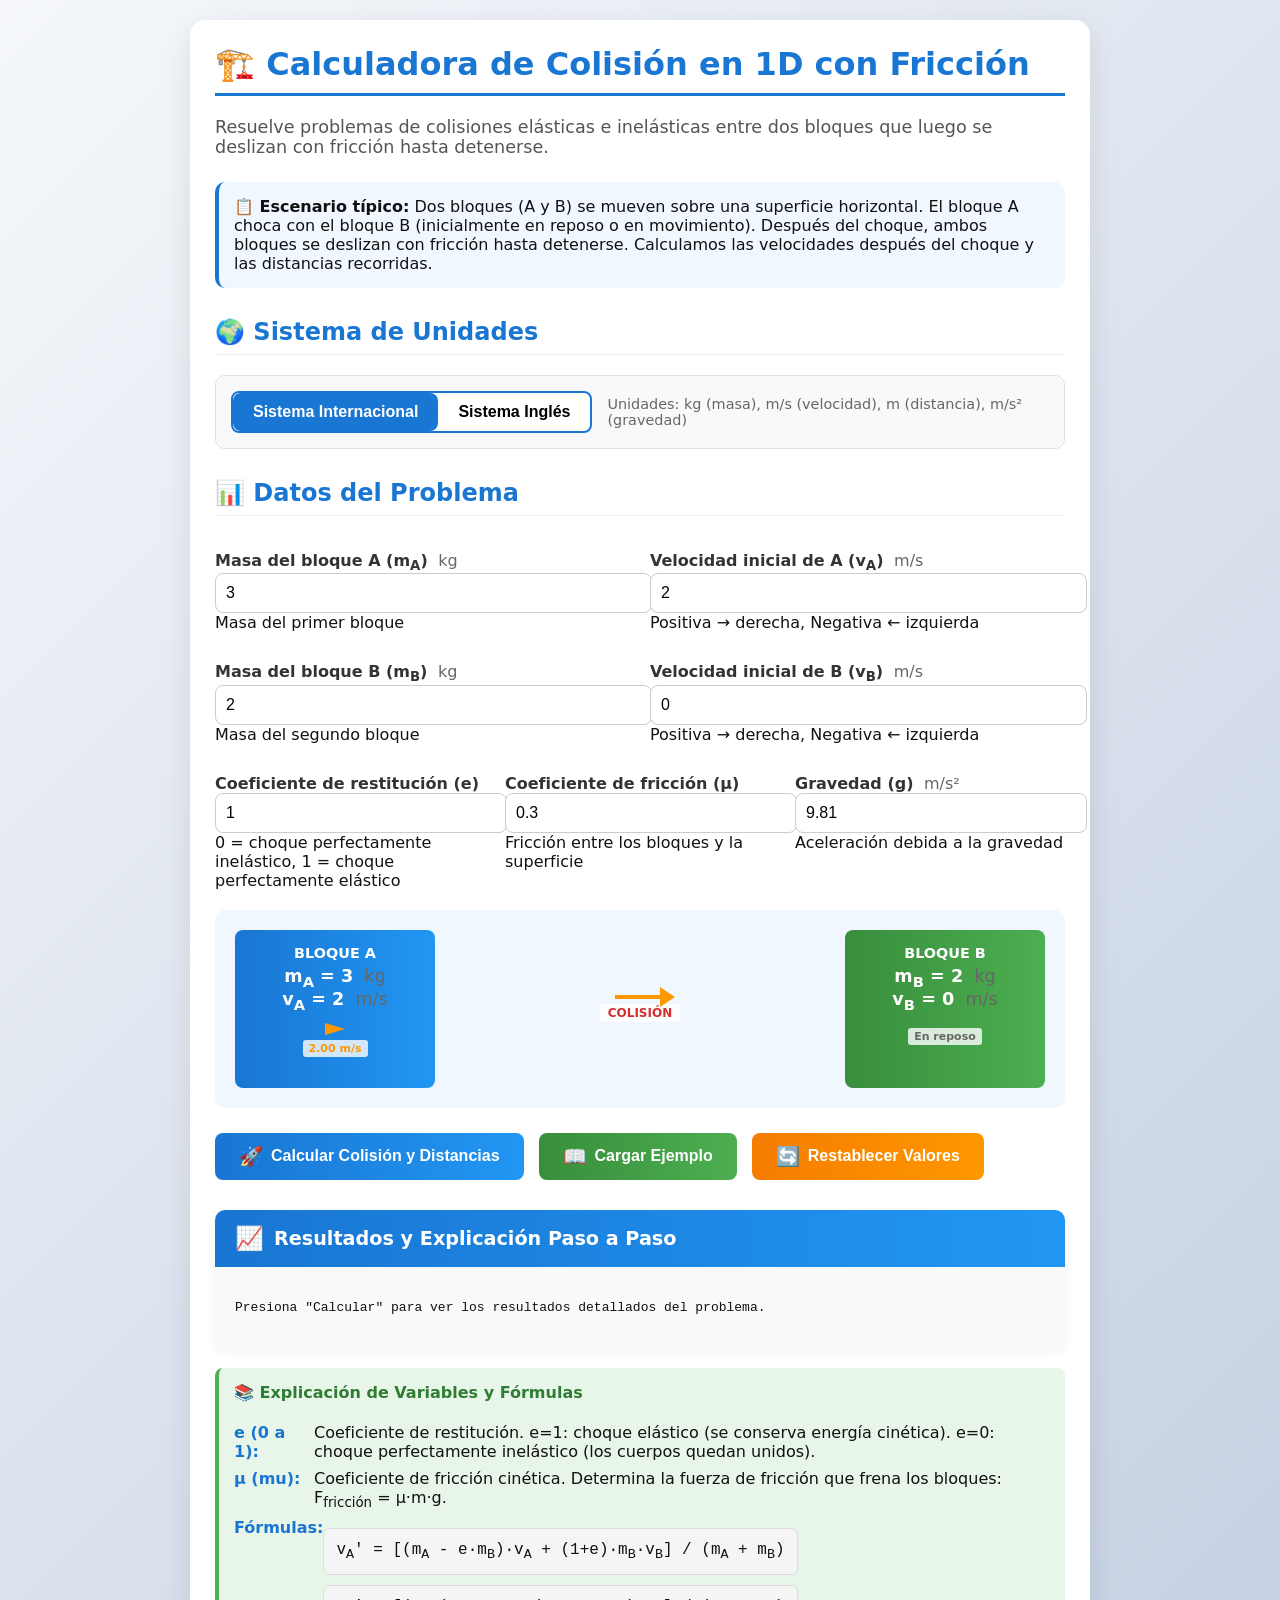
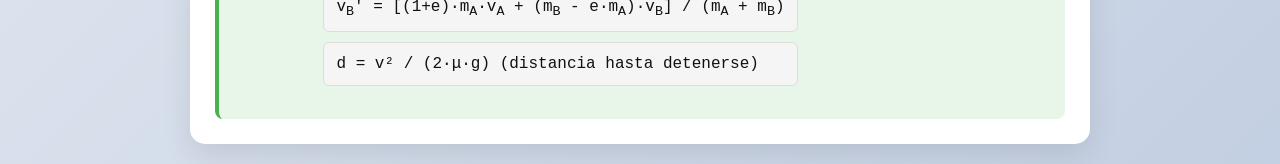
==== index.html @ 19a086af "Add files via upload" ====
<!DOCTYPE html>
<html lang="es">
<head>
  <meta charset="utf-8" />
  <meta name="viewport" content="width=device-width,initial-scale=1" />
  <title>Calculadora Didáctica: Colisión 1D + Fricción</title>
  <link rel="stylesheet" href="animacion.css">
</head>
<body>
  <div class="card">
    <h1>🏗️ Calculadora de Colisión en 1D con Fricción</h1>
    
    <div class="subtitle">
      Resuelve problemas de colisiones elásticas e inelásticas entre dos bloques que luego se deslizan con fricción hasta detenerse.
    </div>
    
    <div class="scenario">
      <strong>📋 Escenario típico:</strong> Dos bloques (A y B) se mueven sobre una superficie horizontal. El bloque A choca con el bloque B (inicialmente en reposo o en movimiento). Después del choque, ambos bloques se deslizan con fricción hasta detenerse. Calculamos las velocidades después del choque y las distancias recorridas.
    </div>
    
    <h2 class="section-title">🌍 Sistema de Unidades</h2>
    
    <div class="unit-toggle-container">
      <div class="unit-toggle">
        <button class="unit-btn active" id="si-btn" onclick="switchToSI()">Sistema Internacional</button>
        <button class="unit-btn" id="english-btn" onclick="switchToEnglish()">Sistema Inglés</button>
      </div>
      <div class="unit-info" id="unit-info">
        Unidades: kg, m/s, m, m/s². Presiona calcular para ver conversiones.
      </div>
    </div>
    
    <h2 class="section-title">📊 Datos del Problema</h2>
    
    <div class="input-group">
      <div class="input-field">
        <label for="mA">Masa del bloque A (m<sub>A</sub>) <span class="unit-label" id="mass-unit">kg</span></label>
        <input id="mA" type="number" step="any" value="3" min="0.1">
        <div class="hint">Masa del primer bloque</div>
      </div>
      
      <div class="input-field">
        <label for="vA">Velocidad inicial de A (v<sub>A</sub>) <span class="unit-label" id="velocity-unit">m/s</span></label>
        <input id="vA" type="number" step="any" value="2">
        <div class="hint">Positiva → derecha, Negativa ← izquierda</div>
      </div>
    </div>
    
    <div class="input-group">
      <div class="input-field">
        <label for="mB">Masa del bloque B (m<sub>B</sub>) <span class="unit-label" id="mass-unit-b">kg</span></label>
        <input id="mB" type="number" step="any" value="2" min="0.1">
        <div class="hint">Masa del segundo bloque</div>
      </div>
      
      <div class="input-field">
        <label for="vB">Velocidad inicial de B (v<sub>B</sub>) <span class="unit-label" id="velocity-unit-b">m/s</span></label>
        <input id="vB" type="number" step="any" value="0">
        <div class="hint">Positiva → derecha, Negativa ← izquierda</div>
      </div>
    </div>
    
    <div class="input-group">
      <div class="input-field">
        <label for="e">Coeficiente de restitución (e)</label>
        <input id="e" type="number" step="any" min="0" max="1" value="1">
        <div class="hint">0 = choque perfectamente inelástico, 1 = choque perfectamente elástico</div>
      </div>
      
      <div class="input-field">
        <label for="mu">Coeficiente de fricción (μ)</label>
        <input id="mu" type="number" step="any" value="0.3" min="0">
        <div class="hint">Fricción entre los bloques y la superficie</div>
      </div>
      
      <div class="input-field">
        <label for="g">Gravedad (g) <span class="unit-label" id="gravity-unit">m/s²</span></label>
        <input id="g" type="number" step="any" value="9.81" min="0">
        <div class="hint">Aceleración debida a la gravedad</div>
      </div>
    </div>
    
    <div class="visualization initial-state">
      <div class="block block-a">
        <div class="block-label">BLOQUE A</div>
        <div class="block-values">m<sub>A</sub> = <span id="vis-mA">3</span> <span class="unit-label" id="vis-mass-unit">kg</span></div>
        <div class="block-values">v<sub>A</sub> = <span id="vis-vA">2</span> <span class="unit-label" id="vis-velocity-unit">m/s</span></div>
        <div class="velocity-arrow-container" id="arrow-container-a"></div>
      </div>
      
      <div class="connecting-arrow" id="connecting-arrow">
        <div class="velocity-indicator">v<sub>rel</sub> = <span id="vis-vrel">2.00</span> <span class="unit-label">m/s</span></div>
        <div class="arrow-line">
          <div class="arrow-head"></div>
        </div>
        <div class="collision-label">COLISIÓN</div>
      </div>
      
      <div class="block block-b">
        <div class="block-label">BLOQUE B</div>
        <div class="block-values">m<sub>B</sub> = <span id="vis-mB">2</span> <span class="unit-label" id="vis-mass-unit-b">kg</span></div>
        <div class="block-values">v<sub>B</sub> = <span id="vis-vB">0</span> <span class="unit-label" id="vis-velocity-unit-b">m/s</span></div>
        <div class="velocity-arrow-container" id="arrow-container-b"></div>
      </div>
    </div>
    
    <div class="buttons-container">
      <button class="btn-primary" onclick="calcular()">
        <span class="icon">🚀</span> Calcular Colisión y Distancias
      </button>
      
      <button class="btn-secondary" onclick="ejemploProblema()">
        <span class="icon">📖</span> Cargar Ejemplo
      </button>
      
      <button class="btn-reset" onclick="resetValues()">
        <span class="icon">🔄</span> Restablecer Valores
      </button>
    </div>
    
    <div class="results-container">
      <div class="results-header">
        <span class="icon">📈</span> Resultados y Explicación Paso a Paso
      </div>
      
      <div class="results-content">
        <pre id="out">Presiona "Calcular" para ver los resultados detallados del problema.</pre>
        
        <div class="visualization final-state" id="finalVisualization" style="display:none;">
          <div class="block block-a" id="vis-block-a-final">
            <div class="block-label">BLOQUE A DESPUÉS</div>
            <div class="block-values">v<sub>A</sub>' = <span id="vis-vAprim">0</span> <span class="unit-label" id="vis-velocity-unit-aprim">m/s</span></div>
            <div class="block-values">d<sub>A</sub> = <span id="vis-dA">0</span> <span class="unit-label" id="vis-distance-unit">m</span></div>
          </div>
          
          <div class="connecting-arrow" id="final-connecting-arrow">
            <div class="velocity-indicator">d<sub>rel</sub> = <span id="vis-drel">0.00</span> <span class="unit-label">m</span></div>
            <div class="arrow-line">
              <div class="arrow-head"></div>
            </div>
            <div class="collision-label">DISTANCIA FINAL</div>
          </div>
          
          <div class="block block-b" id="vis-block-b-final">
            <div class="block-label">BLOQUE B DESPUÉS</div>
            <div class="block-values">v<sub>B</sub>' = <span id="vis-vBprim">0</span> <span class="unit-label" id="vis-velocity-unit-bprim">m/s</span></div>
            <div class="block-values">d<sub>B</sub> = <span id="vis-dB">0</span> <span class="unit-label" id="vis-distance-unit-b">m</span></div>
          </div>
        </div>
      </div>
    </div>
    
    <div class="variables-explanation">
      <h4>📚 Explicación de Variables y Fórmulas</h4>
      
      <div class="variable-item">
        <div class="variable-name">e (0 a 1):</div>
        <div>Coeficiente de restitución. e=1: choque elástico (se conserva energía cinética). e=0: choque perfectamente inelástico (los cuerpos quedan unidos).</div>
      </div>
      
      <div class="variable-item">
        <div class="variable-name">μ (mu):</div>
        <div>Coeficiente de fricción cinética. Determina la fuerza de fricción que frena los bloques: F<sub>fricción</sub> = μ·m·g.</div>
      </div>
      
      <div class="variable-item">
        <div class="variable-name">Fórmulas:</div>
        <div>
          <div class="formula">v<sub>A</sub>' = [(m<sub>A</sub> - e·m<sub>B</sub>)·v<sub>A</sub> + (1+e)·m<sub>B</sub>·v<sub>B</sub>] / (m<sub>A</sub> + m<sub>B</sub>)</div>
          <div class="formula">v<sub>B</sub>' = [(1+e)·m<sub>A</sub>·v<sub>A</sub> + (m<sub>B</sub> - e·m<sub>A</sub>)·v<sub>B</sub>] / (m<sub>A</sub> + m<sub>B</sub>)</div>
          <div class="formula">d = v² / (2·μ·g) (distancia hasta detenerse)</div>
        </div>
      </div>
    </div>
  </div>

<script>
// Variables globales para control de unidades
let currentUnitSystem = 'SI'; // 'SI' o 'ENGLISH'
let conversionFactors = {
  mass: {
    SI: 1, // kg
    ENGLISH: 0.453592 // 1 lb = 0.453592 kg
  },
  velocity: {
    SI: 1, // m/s
    ENGLISH: 0.44704 // 1 mph = 0.44704 m/s
  },
  distance: {
    SI: 1, // m
    ENGLISH: 0.3048 // 1 ft = 0.3048 m
  },
  gravity: {
    SI: 9.81, // m/s²
    ENGLISH: 32.174 // ft/s²
  }
};

// Función para determinar el color según la velocidad
function getSpeedColor(speed) {
  if (speed === 0) return '#cccccc';
  if (speed < 1) return '#4CAF50';  // Verde para velocidades bajas
  if (speed < 3) return '#FF9800';  // Naranja para velocidades medias
  if (speed < 6) return '#FF5722';  // Naranja-rojo para velocidades altas
  return '#F44336';  // Rojo para velocidades muy altas
}

// Función para crear flechas de velocidad
function createVelocityArrow(speed, direction) {
  const arrowSize = Math.min(Math.max(Math.abs(speed) * 10, 15), 80);
  const arrowColor = getSpeedColor(Math.abs(speed));
  
  const arrow = document.createElement('div');
  arrow.className = `velocity-arrow ${direction}`;
  
  if (direction === 'right') {
    arrow.style.borderLeftWidth = `${arrowSize}px`;
    arrow.style.borderTopWidth = `${arrowSize/3}px`;
    arrow.style.borderBottomWidth = `${arrowSize/3}px`;
    arrow.style.borderLeftColor = arrowColor;
    arrow.style.borderTopColor = 'transparent';
    arrow.style.borderBottomColor = 'transparent';
  } else {
    arrow.style.borderRightWidth = `${arrowSize}px`;
    arrow.style.borderTopWidth = `${arrowSize/3}px`;
    arrow.style.borderBottomWidth = `${arrowSize/3}px`;
    arrow.style.borderRightColor = arrowColor;
    arrow.style.borderTopColor = 'transparent';
    arrow.style.borderBottomColor = 'transparent';
  }
  
  // Agregar animación de pulso
  arrow.style.animation = `pulse ${Math.max(1.5, 3 - Math.abs(speed)/2)}s infinite`;
  
  return arrow;
}

// Función para actualizar flechas de velocidad
function updateVelocityArrows() {
  const vA = parseFloat(document.getElementById('vA').value) || 0;
  const vB = parseFloat(document.getElementById('vB').value) || 0;
  
  // Convertir si es necesario
  let displayVA = vA;
  let displayVB = vB;
  
  if (currentUnitSystem === 'ENGLISH') {
    displayVA = vA / conversionFactors.velocity.ENGLISH;
    displayVB = vB / conversionFactors.velocity.ENGLISH;
  }
  
  // Actualizar flecha del bloque A
  const arrowContainerA = document.getElementById('arrow-container-a');
  arrowContainerA.innerHTML = '';
  
  if (displayVA !== 0) {
    const direction = displayVA > 0 ? 'right' : 'left';
    const arrow = createVelocityArrow(Math.abs(displayVA), direction);
    arrowContainerA.appendChild(arrow);
    
    // Agregar etiqueta de velocidad
    const label = document.createElement('div');
    label.className = 'velocity-label';
    label.textContent = `${Math.abs(displayVA).toFixed(2)} ${currentUnitSystem === 'SI' ? 'm/s' : 'mph'}`;
    label.style.color = getSpeedColor(Math.abs(displayVA));
    arrowContainerA.appendChild(label);
  } else {
    // Mostrar indicador de reposo
    const label = document.createElement('div');
    label.className = 'velocity-label';
    label.textContent = 'En reposo';
    label.style.color = '#666';
    arrowContainerA.appendChild(label);
  }
  
  // Actualizar flecha del bloque B
  const arrowContainerB = document.getElementById('arrow-container-b');
  arrowContainerB.innerHTML = '';
  
  if (displayVB !== 0) {
    const direction = displayVB > 0 ? 'right' : 'left';
    const arrow = createVelocityArrow(Math.abs(displayVB), direction);
    arrowContainerB.appendChild(arrow);
    
    // Agregar etiqueta de velocidad
    const label = document.createElement('div');
    label.className = 'velocity-label';
    label.textContent = `${Math.abs(displayVB).toFixed(2)} ${currentUnitSystem === 'SI' ? 'm/s' : 'mph'}`;
    label.style.color = getSpeedColor(Math.abs(displayVB));
    arrowContainerB.appendChild(label);
  } else {
    // Mostrar indicador de reposo
    const label = document.createElement('div');
    label.className = 'velocity-label';
    label.textContent = 'En reposo';
    label.style.color = '#666';
    arrowContainerB.appendChild(label);
  }
  
  // Actualizar flecha de velocidad relativa
  const vRel = Math.abs(displayVA - displayVB);
  const vrelElement = document.getElementById('vis-vrel');
  if (vrelElement) {
    vrelElement.textContent = vRel.toFixed(2);
  }
  
  // Actualizar tamaño y color de flecha de conexión
  const arrowLine = document.querySelector('.arrow-line');
  const arrowHead = document.querySelector('.arrow-head');
  
  if (arrowLine && arrowHead) {
    const lineWidth = Math.min(Math.max(vRel * 20, 50), 200);
    arrowLine.style.width = `${lineWidth}px`;
    arrowLine.style.backgroundColor = getSpeedColor(vRel);
    arrowHead.style.borderLeftColor = getSpeedColor(vRel);
  }
}

// Función para actualizar flechas finales
function updateFinalArrows(vAprim, vBprim, dA, dB) {
  // Convertir si es necesario
  let displayVAprim = vAprim;
  let displayVBprim = vBprim;
  let displayDA = dA;
  let displayDB = dB;
  
  if (currentUnitSystem === 'ENGLISH') {
    displayVAprim = vAprim / conversionFactors.velocity.ENGLISH;
    displayVBprim = vBprim / conversionFactors.velocity.ENGLISH;
    displayDA = dA / conversionFactors.distance.ENGLISH;
    displayDB = dB / conversionFactors.distance.ENGLISH;
  }
  
  // Actualizar valores en los bloques
  document.getElementById('vis-vAprim').textContent = displayVAprim.toFixed(3);
  document.getElementById('vis-vBprim').textContent = displayVBprim.toFixed(3);
  document.getElementById('vis-dA').textContent = displayDA.toFixed(3);
  document.getElementById('vis-dB').textContent = displayDB.toFixed(3);
  
  // Crear contenedores de flechas finales si no existen
  let arrowFinalA = document.getElementById('arrow-final-a');
  let arrowFinalB = document.getElementById('arrow-final-b');
  
  // Limpiar contenedores existentes
  const blockA = document.getElementById('vis-block-a-final');
  const blockB = document.getElementById('vis-block-b-final');
  
  // Eliminar contenedores anteriores si existen
  if (arrowFinalA) arrowFinalA.remove();
  if (arrowFinalB) arrowFinalB.remove();
  
  // Crear nuevos contenedores
  arrowFinalA = document.createElement('div');
  arrowFinalA.id = 'arrow-final-a';
  arrowFinalA.className = 'final-arrow-container';
  blockA.appendChild(arrowFinalA);
  
  arrowFinalB = document.createElement('div');
  arrowFinalB.id = 'arrow-final-b';
  arrowFinalB.className = 'final-arrow-container';
  blockB.appendChild(arrowFinalB);
  
  // Actualizar flecha A final
  arrowFinalA.innerHTML = '';
  if (Math.abs(displayVAprim) > 0.001) {
    const direction = displayVAprim > 0 ? 'right' : 'left';
    const arrow = createVelocityArrow(Math.abs(displayVAprim), direction);
    arrowFinalA.appendChild(arrow);
    
    const label = document.createElement('div');
    label.className = 'final-velocity-label';
    label.textContent = `${Math.abs(displayVAprim).toFixed(2)} ${currentUnitSystem === 'SI' ? 'm/s' : 'mph'}`;
    label.style.color = getSpeedColor(Math.abs(displayVAprim));
    arrowFinalA.appendChild(label);
  } else {
    const label = document.createElement('div');
    label.className = 'final-velocity-label';
    label.textContent = 'Detenido';
    label.style.color = '#666';
    arrowFinalA.appendChild(label);
  }
  
  // Actualizar flecha B final
  arrowFinalB.innerHTML = '';
  if (Math.abs(displayVBprim) > 0.001) {
    const direction = displayVBprim > 0 ? 'right' : 'left';
    const arrow = createVelocityArrow(Math.abs(displayVBprim), direction);
    arrowFinalB.appendChild(arrow);
    
    const label = document.createElement('div');
    label.className = 'final-velocity-label';
    label.textContent = `${Math.abs(displayVBprim).toFixed(2)} ${currentUnitSystem === 'SI' ? 'm/s' : 'mph'}`;
    label.style.color = getSpeedColor(Math.abs(displayVBprim));
    arrowFinalB.appendChild(label);
  } else {
    const label = document.createElement('div');
    label.className = 'final-velocity-label';
    label.textContent = 'Detenido';
    label.style.color = '#666';
    arrowFinalB.appendChild(label);
  }
  
  // Actualizar distancia relativa en flecha de conexión final
  const distFinal = Math.abs(displayDB - displayDA);
  const drelElement = document.getElementById('vis-drel');
  if (drelElement) {
    drelElement.textContent = distFinal.toFixed(2);
    
    // Actualizar flecha de distancia final
    const finalArrowLine = document.querySelector('#final-connecting-arrow .arrow-line');
    const finalArrowHead = document.querySelector('#final-connecting-arrow .arrow-head');
    
    if (finalArrowLine && finalArrowHead) {
      const lineWidth = Math.min(Math.max(distFinal * 5, 50), 200);
      finalArrowLine.style.width = `${lineWidth}px`;
      finalArrowLine.style.backgroundColor = getSpeedColor(distFinal/2);
      finalArrowHead.style.borderLeftColor = getSpeedColor(distFinal/2);
    }
  }
}

// Actualizar visualización de valores iniciales
function updateInitialVisualization() {
  document.getElementById('vis-mA').textContent = document.getElementById('mA').value;
  document.getElementById('vis-vA').textContent = document.getElementById('vA').value;
  document.getElementById('vis-mB').textContent = document.getElementById('mB').value;
  document.getElementById('vis-vB').textContent = document.getElementById('vB').value;
  
  // Actualizar unidades
  updateUnitLabels();
  
  // Actualizar flechas
  updateVelocityArrows();
}

// Actualizar etiquetas de unidades en toda la interfaz
function updateUnitLabels() {
  const massUnit = currentUnitSystem === 'SI' ? 'kg' : 'lb';
  const velocityUnit = currentUnitSystem === 'SI' ? 'm/s' : 'mph';
  const distanceUnit = currentUnitSystem === 'SI' ? 'm' : 'ft';
  const gravityUnit = currentUnitSystem === 'SI' ? 'm/s²' : 'ft/s²';
  
  // Actualizar etiquetas en formularios
  document.getElementById('mass-unit').textContent = massUnit;
  document.getElementById('mass-unit-b').textContent = massUnit;
  document.getElementById('velocity-unit').textContent = velocityUnit;
  document.getElementById('velocity-unit-b').textContent = velocityUnit;
  document.getElementById('gravity-unit').textContent = gravityUnit;
  
  // Actualizar etiquetas en visualización inicial
  document.getElementById('vis-mass-unit').textContent = massUnit;
  document.getElementById('vis-mass-unit-b').textContent = massUnit;
  document.getElementById('vis-velocity-unit').textContent = velocityUnit;
  document.getElementById('vis-velocity-unit-b').textContent = velocityUnit;
  
  // Actualizar etiquetas en visualización final
  document.getElementById('vis-velocity-unit-aprim').textContent = velocityUnit;
  document.getElementById('vis-velocity-unit-bprim').textContent = velocityUnit;
  document.getElementById('vis-distance-unit').textContent = distanceUnit;
  document.getElementById('vis-distance-unit-b').textContent = distanceUnit;
  
  // Actualizar etiquetas en flechas
  const vrelUnit = document.querySelector('#vis-vrel + .unit-label');
  if (vrelUnit) {
    vrelUnit.textContent = velocityUnit;
  }
  
  const drelUnit = document.querySelector('#vis-drel + .unit-label');
  if (drelUnit) {
    drelUnit.textContent = distanceUnit;
  }
  
  // Actualizar información de unidades
  const unitInfo = document.getElementById('unit-info');
  if (currentUnitSystem === 'SI') {
    unitInfo.textContent = 'Unidades: kg (masa), m/s (velocidad), m (distancia), m/s² (gravedad)';
  } else {
    unitInfo.textContent = 'Unidades: lb (masa), mph (velocidad), ft (distancia), ft/s² (gravedad)';
  }
}

// Cambiar a sistema SI
function switchToSI() {
  if (currentUnitSystem === 'ENGLISH') {
    // Convertir valores de inglés a SI
    document.getElementById('mA').value = (parseFloat(document.getElementById('mA').value) * conversionFactors.mass.ENGLISH).toFixed(3);
    document.getElementById('mB').value = (parseFloat(document.getElementById('mB').value) * conversionFactors.mass.ENGLISH).toFixed(3);
    document.getElementById('vA').value = (parseFloat(document.getElementById('vA').value) * conversionFactors.velocity.ENGLISH).toFixed(3);
    document.getElementById('vB').value = (parseFloat(document.getElementById('vB').value) * conversionFactors.velocity.ENGLISH).toFixed(3);
    document.getElementById('g').value = conversionFactors.gravity.SI.toFixed(2);
  }
  
  currentUnitSystem = 'SI';
  document.getElementById('si-btn').classList.add('active');
  document.getElementById('english-btn').classList.remove('active');
  
  updateUnitLabels();
  updateInitialVisualization();
}

// Cambiar a sistema inglés
function switchToEnglish() {
  if (currentUnitSystem === 'SI') {
    // Convertir valores de SI a inglés
    document.getElementById('mA').value = (parseFloat(document.getElementById('mA').value) / conversionFactors.mass.ENGLISH).toFixed(3);
    document.getElementById('mB').value = (parseFloat(document.getElementById('mB').value) / conversionFactors.mass.ENGLISH).toFixed(3);
    document.getElementById('vA').value = (parseFloat(document.getElementById('vA').value) / conversionFactors.velocity.ENGLISH).toFixed(3);
    document.getElementById('vB').value = (parseFloat(document.getElementById('vB').value) / conversionFactors.velocity.ENGLISH).toFixed(3);
    document.getElementById('g').value = conversionFactors.gravity.ENGLISH.toFixed(3);
  }
  
  currentUnitSystem = 'ENGLISH';
  document.getElementById('english-btn').classList.add('active');
  document.getElementById('si-btn').classList.remove('active');
  
  updateUnitLabels();
  updateInitialVisualization();
}

function calcular() {
  // Actualizar visualización inicial
  updateInitialVisualization();
  
  // Leer datos y convertir a SI para cálculos
  let mA = parseFloat(document.getElementById('mA').value);
  let vA = parseFloat(document.getElementById('vA').value);
  let mB = parseFloat(document.getElementById('mB').value);
  let vB = parseFloat(document.getElementById('vB').value);
  const e  = parseFloat(document.getElementById('e').value);
  const mu = parseFloat(document.getElementById('mu').value);
  let g  = parseFloat(document.getElementById('g').value);
  
  // Convertir a SI si estamos en sistema inglés
  if (currentUnitSystem === 'ENGLISH') {
    mA = mA * conversionFactors.mass.ENGLISH;
    mB = mB * conversionFactors.mass.ENGLISH;
    vA = vA * conversionFactors.velocity.ENGLISH;
    vB = vB * conversionFactors.velocity.ENGLISH;
    g = conversionFactors.gravity.SI; // Siempre usar 9.81 m/s² para cálculos
  }

  const out = document.getElementById('out');

  // Validaciones básicas
  if (isNaN(mA) || isNaN(mB) || isNaN(vA) || isNaN(vB) || isNaN(e) || isNaN(mu) || isNaN(g)) {
    out.textContent = '❌ Por favor ingresa todos los valores numéricos.';
    return;
  }
  
  if (mA <= 0 || mB <= 0) { 
    out.textContent = '❌ Las masas deben ser positivas.';
    return; 
  }
  
  if (mu < 0) { 
    out.textContent = '❌ μ no puede ser negativo.';
    return; 
  }
  
  if (e < 0 || e > 1) { 
    out.textContent = '❌ e debe estar entre 0 y 1.';
    return; 
  }

  // Fórmulas para colisión 1D con coef. restitución e
  const denom = mA + mB;
  const vAprim = ((mA - e * mB) / denom) * vA + ((1 + e) * mB / denom) * vB;
  const vBprim = ((1 + e) * mA / denom) * vA + ((mB - e * mA) / denom) * vB;

  // Distancias hasta detenerse debido a fricción cinética
  function distanciaHastaParar(v) {
    const vel = Math.abs(v);
    if (vel === 0 || mu === 0) return mu === 0 ? Infinity : 0;
    return (vel * vel) / (2 * mu * g);
  }

  const dA = distanciaHastaParar(vAprim);
  const dB = distanciaHastaParar(vBprim);

  // Distancia relativa entre los bloques cuando se detienen
  let distFinal;
  if (!isFinite(dA) || !isFinite(dB)) {
    distFinal = Infinity;
  } else {
    distFinal = Math.abs(dB - dA);
  }

  // Convertir valores a inglés para mostrar si es necesario
  const mA_display = currentUnitSystem === 'SI' ? mA : mA / conversionFactors.mass.ENGLISH;
  const mB_display = currentUnitSystem === 'SI' ? mB : mB / conversionFactors.mass.ENGLISH;
  const vA_display = currentUnitSystem === 'SI' ? vA : vA / conversionFactors.velocity.ENGLISH;
  const vB_display = currentUnitSystem === 'SI' ? vB : vB / conversionFactors.velocity.ENGLISH;
  const g_display = currentUnitSystem === 'SI' ? g : conversionFactors.gravity.ENGLISH;
  
  const vAprim_display = currentUnitSystem === 'SI' ? vAprim : vAprim / conversionFactors.velocity.ENGLISH;
  const vBprim_display = currentUnitSystem === 'SI' ? vBprim : vBprim / conversionFactors.velocity.ENGLISH;
  const dA_display = currentUnitSystem === 'SI' ? dA : dA / conversionFactors.distance.ENGLISH;
  const dB_display = currentUnitSystem === 'SI' ? dB : dB / conversionFactors.distance.ENGLISH;
  const distFinal_display = currentUnitSystem === 'SI' ? distFinal : distFinal / conversionFactors.distance.ENGLISH;

  // Mostrar resultado con pasos
  let text = '';
  text += '══════════════════════════════════════════════════\n';
  text += '          CÁLCULO DE COLISIÓN 1D + FRICCIÓN\n';
  text += '══════════════════════════════════════════════════\n\n';
  
  text += `🌍 SISTEMA DE UNIDADES: ${currentUnitSystem === 'SI' ? 'SISTEMA INTERNACIONAL (SI)' : 'SISTEMA INGLÉS'}\n\n`;
  
  text += '📋 DATOS INICIALES:\n';
  text += `   Bloque A: m = ${mA_display.toFixed(3)} ${currentUnitSystem === 'SI' ? 'kg' : 'lb'}, v = ${vA_display.toFixed(3)} ${currentUnitSystem === 'SI' ? 'm/s' : 'mph'}\n`;
  text += `   Bloque B: m = ${mB_display.toFixed(3)} ${currentUnitSystem === 'SI' ? 'kg' : 'lb'}, v = ${vB_display.toFixed(3)} ${currentUnitSystem === 'SI' ? 'm/s' : 'mph'}\n`;
  text += `   Coeficiente de restitución: e = ${e}\n`;
  text += `   Coeficiente de fricción: μ = ${mu}\n`;
  text += `   Gravedad: g = ${g_display.toFixed(3)} ${currentUnitSystem === 'SI' ? 'm/s²' : 'ft/s²'}\n\n`;
  
  // Mostrar conversiones si es necesario
  if (currentUnitSystem === 'ENGLISH') {
    text += '🔀 VALORES CONVERTIDOS A SI PARA CÁLCULOS:\n';
    text += `   Bloque A: m = ${mA.toFixed(3)} kg, v = ${vA.toFixed(3)} m/s\n`;
    text += `   Bloque B: m = ${mB.toFixed(3)} kg, v = ${vB.toFixed(3)} m/s\n`;
    text += `   Gravedad: g = ${g.toFixed(3)} m/s²\n\n`;
  }
  
  text += '══════════════════════════════════════════════════\n';
  text += '📝 PASO 1: CÁLCULO DE VELOCIDADES DESPUÉS DEL CHOQUE\n\n';
  
  text += 'Fórmulas utilizadas:\n';
  text += '   vA\' = [(mA - e·mB)·vA + (1+e)·mB·vB] / (mA + mB)\n';
  text += '   vB\' = [(1+e)·mA·vA + (mB - e·mA)·vB] / (mA + mB)\n\n';
  
  text += 'Sustituyendo valores:\n';
  text += `   Denominador: mA + mB = ${mA.toFixed(3)} + ${mB.toFixed(3)} = ${denom.toFixed(3)}\n`;
  text += `   vA\' = [(${mA.toFixed(3)} - ${e}·${mB.toFixed(3)})·${vA.toFixed(3)} + (1+${e})·${mB.toFixed(3)}·${vB.toFixed(3)}] / ${denom.toFixed(3)}\n`;
  text += `        = ${vAprim.toFixed(6)} m/s\n\n`;
  text += `   vB\' = [(1+${e})·${mA.toFixed(3)}·${vA.toFixed(3)} + (${mB.toFixed(3)} - ${e}·${mA.toFixed(3)})·${vB.toFixed(3)}] / ${denom.toFixed(3)}\n`;
  text += `        = ${vBprim.toFixed(6)} m/s\n\n`;
  
  // Mostrar resultados en unidades actuales
  text += '📊 RESULTADOS EN UNIDADES ACTUALES:\n';
  if (vAprim_display > 0.001) {
    text += `   • Bloque A se mueve hacia la DERECHA a ${Math.abs(vAprim_display).toFixed(3)} ${currentUnitSystem === 'SI' ? 'm/s' : 'mph'}\n`;
  } else if (vAprim_display < -0.001) {
    text += `   • Bloque A se mueve hacia la IZQUIERDA a ${Math.abs(vAprim_display).toFixed(3)} ${currentUnitSystem === 'SI' ? 'm/s' : 'mph'}\n`;
  } else {
    text += `   • Bloque A se DETIENE inmediatamente después del choque\n`;
  }
  
  if (vBprim_display > 0.001) {
    text += `   • Bloque B se mueve hacia la DERECHA a ${Math.abs(vBprim_display).toFixed(3)} ${currentUnitSystem === 'SI' ? 'm/s' : 'mph'}\n`;
  } else if (vBprim_display < -0.001) {
    text += `   • Bloque B se mueve hacia la IZQUIERDA a ${Math.abs(vBprim_display).toFixed(3)} ${currentUnitSystem === 'SI' ? 'm/s' : 'mph'}\n`;
  } else {
    text += `   • Bloque B se DETIENE inmediatamente después del choque\n`;
  }
  
  text += '\n══════════════════════════════════════════════════\n';
  text += '📝 PASO 2: DISTANCIA RECORRIDA HASTA DETENERSE POR FRICCIÓN\n\n';
  
  text += 'Fórmula: d = v² / (2·μ·g)\n\n';
  
  if (mu === 0) {
    text += '⚠️  Como μ = 0, NO HAY FRICCIÓN:\n';
    text += '   • Los bloques no se detendrán por fricción\n';
    text += '   • Continuarán moviéndose indefinidamente\n';
  } else {
    text += `Para el bloque A (${currentUnitSystem === 'SI' ? 'metros' : 'pies'}):\n`;
    if (Math.abs(vAprim) < 0.001) {
      text += `   • vA\' ≈ 0 → el bloque A ya está detenido\n`;
      text += `   • Distancia dA = 0 ${currentUnitSystem === 'SI' ? 'm' : 'ft'}\n`;
    } else {
      text += `   • dA = (${Math.abs(vAprim).toFixed(3)} m/s)² / (2·${mu}·${g.toFixed(3)} m/s²)\n`;
      text += `        = ${dA.toFixed(6)} m = ${dA_display.toFixed(6)} ${currentUnitSystem === 'SI' ? 'm' : 'ft'}\n`;
    }
    
    text += `\nPara el bloque B (${currentUnitSystem === 'SI' ? 'metros' : 'pies'}):\n`;
    if (Math.abs(vBprim) < 0.001) {
      text += `   • vB\' ≈ 0 → el bloque B ya está detenido\n`;
      text += `   • Distancia dB = 0 ${currentUnitSystem === 'SI' ? 'm' : 'ft'}\n`;
    } else {
      text += `   • dB = (${Math.abs(vBprim).toFixed(3)} m/s)² / (2·${mu}·${g.toFixed(3)} m/s²)\n`;
      text += `        = ${dB.toFixed(6)} m = ${dB_display.toFixed(6)} ${currentUnitSystem === 'SI' ? 'm' : 'ft'}\n`;
    }
    
    text += '\n══════════════════════════════════════════════════\n';
    text += '📝 PASO 3: DISTANCIA ENTRE BLOQUES CUANDO SE DETIENEN\n\n';
    
    text += 'Asumiendo que justo después del choque están en contacto:\n';
    if (!isFinite(distFinal)) {
      text += '   Distancia final = ∞ (al menos uno no se detiene)\n';
    } else {
      text += `   Distancia final = |dB - dA| = |${dB_display.toFixed(3)} - ${dA_display.toFixed(3)}|\n`;
      text += `                      = ${distFinal_display.toFixed(6)} ${currentUnitSystem === 'SI' ? 'm' : 'ft'}\n`;
    }
  }
  
  // Mostrar conversiones entre sistemas
  text += '\n══════════════════════════════════════════════════\n';
  text += '🔄 CONVERSIONES ENTRE SISTEMAS DE UNIDADES:\n\n';
  
  if (currentUnitSystem === 'SI') {
    text += '• Para convertir a sistema inglés:\n';
    text += `   - Masa: 1 kg = ${(1/conversionFactors.mass.ENGLISH).toFixed(4)} lb\n`;
    text += `   - Velocidad: 1 m/s = ${(1/conversionFactors.velocity.ENGLISH).toFixed(4)} mph\n`;
    text += `   - Distancia: 1 m = ${(1/conversionFactors.distance.ENGLISH).toFixed(4)} ft\n`;
    text += `   - Gravedad: 9.81 m/s² = 32.174 ft/s²\n`;
  } else {
    text += '• Para convertir a sistema internacional (SI):\n';
    text += `   - Masa: 1 lb = ${conversionFactors.mass.ENGLISH.toFixed(4)} kg\n`;
    text += `   - Velocidad: 1 mph = ${conversionFactors.velocity.ENGLISH.toFixed(4)} m/s\n`;
    text += `   - Distancia: 1 ft = ${conversionFactors.distance.ENGLISH.toFixed(4)} m\n`;
    text += `   - Gravedad: 32.174 ft/s² = 9.81 m/s²\n`;
  }
  
  text += '\n══════════════════════════════════════════════════\n';
  text += '💡 INFORMACIÓN ADICIONAL:\n\n';
  
  text += '• Si una velocidad es negativa, el bloque se mueve hacia la izquierda.\n';
  text += '• La distancia calculada siempre es positiva (se usa el valor absoluto de v).\n';
  text += '• Si μ = 0, no hay fricción y los bloques se mueven indefinidamente.\n';
  text += '• Este cálculo asume que los bloques no vuelven a chocar después.\n';
  
  if (e === 1) {
    text += '• Como e = 1, el choque es PERFECTAMENTE ELÁSTICO.\n';
  } else if (e === 0) {
    text += '• Como e = 0, el choque es PERFECTAMENTE INELÁSTICO.\n';
  } else {
    text += `• Como e = ${e}, el choque es PARCIALMENTE ELÁSTICO.\n`;
  }
  
  out.textContent = text;
  
  // Actualizar visualización final y flechas
  updateFinalArrows(vAprim, vBprim, dA, dB);
  
  // Mostrar la visualización final
  document.getElementById('finalVisualization').style.display = 'flex';
}

function ejemploProblema() {
  // Carga los valores del enunciado de ejemplo en el sistema actual
  if (currentUnitSystem === 'SI') {
    document.getElementById('mA').value = 3;
    document.getElementById('vA').value = 2;
    document.getElementById('mB').value = 2;
    document.getElementById('vB').value = 0;
    document.getElementById('e').value = 1;
    document.getElementById('mu').value = 0.3;
    document.getElementById('g').value = 9.81;
  } else {
    // Valores equivalentes en sistema inglés
    document.getElementById('mA').value = (3 / conversionFactors.mass.ENGLISH).toFixed(3); // ~6.614 lb
    document.getElementById('vA').value = (2 / conversionFactors.velocity.ENGLISH).toFixed(3); // ~4.474 mph
    document.getElementById('mB').value = (2 / conversionFactors.mass.ENGLISH).toFixed(3); // ~4.409 lb
    document.getElementById('vB').value = 0;
    document.getElementById('e').value = 1;
    document.getElementById('mu').value = 0.3;
    document.getElementById('g').value = conversionFactors.gravity.ENGLISH.toFixed(3); // 32.174 ft/s²
  }
  
  // Actualizar visualización y calcular
  updateInitialVisualization();
  calcular();
}

function resetValues() {
  // Restablecer a valores por defecto según el sistema actual
  if (currentUnitSystem === 'SI') {
    document.getElementById('mA').value = 3;
    document.getElementById('vA').value = 2;
    document.getElementById('mB').value = 2;
    document.getElementById('vB').value = 0;
    document.getElementById('e').value = 1;
    document.getElementById('mu').value = 0.3;
    document.getElementById('g').value = 9.81;
  } else {
    document.getElementById('mA').value = (3 / conversionFactors.mass.ENGLISH).toFixed(3);
    document.getElementById('vA').value = (2 / conversionFactors.velocity.ENGLISH).toFixed(3);
    document.getElementById('mB').value = (2 / conversionFactors.mass.ENGLISH).toFixed(3);
    document.getElementById('vB').value = 0;
    document.getElementById('e').value = 1;
    document.getElementById('mu').value = 0.3;
    document.getElementById('g').value = conversionFactors.gravity.ENGLISH.toFixed(3);
  }
  
  // Actualizar visualización
  updateInitialVisualization();
  
  // Limpiar resultados
  document.getElementById('out').textContent = 'Presiona "Calcular" para ver los resultados detallados del problema.';
  document.getElementById('finalVisualization').style.display = 'none';
}

// Inicializar la visualización
document.addEventListener('DOMContentLoaded', function() {
  updateUnitLabels();
  updateInitialVisualization();
  
  // Actualizar visualización cuando cambian los valores
  const inputs = document.querySelectorAll('input[type="number"]');
  inputs.forEach(input => {
    input.addEventListener('input', function() {
      updateInitialVisualization();
      
      // Actualizar velocidad relativa en tiempo real
      const vA = parseFloat(document.getElementById('vA').value) || 0;
      const vB = parseFloat(document.getElementById('vB').value) || 0;
      let vRel = Math.abs(vA - vB);
      
      if (currentUnitSystem === 'ENGLISH') {
        vRel = vRel / conversionFactors.velocity.ENGLISH;
      }
      
      const vrelElement = document.getElementById('vis-vrel');
      if (vrelElement) {
        vrelElement.textContent = vRel.toFixed(2);
        
        // Actualizar flecha de conexión en tiempo real
        const arrowLine = document.querySelector('.arrow-line');
        const arrowHead = document.querySelector('.arrow-head');
        
        if (arrowLine && arrowHead) {
          const lineWidth = Math.min(Math.max(vRel * 20, 50), 200);
          arrowLine.style.width = `${lineWidth}px`;
          arrowLine.style.backgroundColor = getSpeedColor(vRel);
          arrowHead.style.borderLeftColor = getSpeedColor(vRel);
        }
      }
    });
  });
});
</script>
</body>
</html>
---- animacion.css ----
body {
      font-family: system-ui, -apple-system, Segoe UI, Roboto, Ubuntu, 'Helvetica Neue', Arial, sans-serif;
      margin: 20px;
      color: #111;
      background: linear-gradient(135deg, #f5f7fa 0%, #c3cfe2 100%);
      min-height: 100vh;
    }
    
    .card {
      max-width: 850px;
      margin: 0 auto;
      padding: 25px;
      border-radius: 15px;
      box-shadow: 0 10px 30px rgba(0,0,0,0.1);
      background-color: white;
    }
    
    h1 {
      color: #1976d2;
      border-bottom: 3px solid #1976d2;
      padding-bottom: 10px;
      margin-top: 0;
    }
    
    .subtitle {
      color: #555;
      font-size: 1.1em;
      margin-bottom: 25px;
    }
    
    .scenario {
      background-color: #f0f7ff;
      border-radius: 10px;
      padding: 15px;
      margin: 20px 0;
      border-left: 4px solid #1976d2;
    }
    
    .section-title {
      color: #1976d2;
      margin-top: 30px;
      padding-bottom: 8px;
      border-bottom: 1px solid #eee;
    }
    
    .unit-toggle-container {
      display: flex;
      align-items: center;
      gap: 15px;
      margin-bottom: 20px;
      padding: 15px;
      background-color: #f8f9fa;
      border-radius: 10px;
      border: 1px solid #e0e0e0;
    }
    
    .unit-toggle {
      display: flex;
      border-radius: 8px;
      overflow: hidden;
      border: 2px solid #1976d2;
    }
    
    .unit-btn {
      padding: 10px 20px;
      background-color: white;
      border: none;
      cursor: pointer;
      font-weight: 600;
      transition: all 0.3s;
      min-width: 120px;
    }
    
    .unit-btn.active {
      background-color: #1976d2;
      color: white;
    }
    
    .unit-btn:not(.active):hover {
      background-color: #e3f2fd;
    }
    
    .unit-info {
      font-size: 0.9em;
      color: #666;
      flex: 1;
    }
    
    label {
      display: block;
      margin-top: 15px;
      font-weight: 600;
      color: #333;
    }
    
    .unit-label {
      display: inline-block;
      margin-left: 5px;
      font-weight: normal;
      color: #666;
    }
    
    .input-group {
      display: flex;
      flex-wrap: wrap;
      gap: 20px;
      margin-bottom: 15px;
    }
    
    .input-field {
      flex: 1;
      min-width: 200px;
    }
    
    input[type="number"] {
      width: 100%;
      padding: 10px;
      border-radius: 8px;
      border: 1px solid #ccc;
      font-size: 16px;
      transition: all 0.3s;
    }
    
    input[type="number"]:focus {
      outline: none;
      border-color: #1976d2;
      box-shadow: 0 0 0 2px rgba(25, 118, 210, 0.2);
    }
    
    .buttons-container {
      display: flex;
      gap: 15px;
      margin: 25px 0;
      flex-wrap: wrap;
    }
    
    button {
      padding: 12px 24px;
      border-radius: 8px;
      border: none;
      font-weight: 600;
      font-size: 16px;
      cursor: pointer;
      transition: all 0.3s;
      display: flex;
      align-items: center;
      gap: 8px;
    }
    
    .btn-primary {
      background: linear-gradient(to right, #1976d2, #2196f3);
      color: white;
    }
    
    .btn-primary:hover {
      background: linear-gradient(to right, #1565c0, #1976d2);
      transform: translateY(-2px);
      box-shadow: 0 4px 8px rgba(25, 118, 210, 0.3);
    }
    
    .btn-secondary {
      background: linear-gradient(to right, #388e3c, #4caf50);
      color: white;
    }
    
    .btn-secondary:hover {
      background: linear-gradient(to right, #2e7d32, #388e3c);
      transform: translateY(-2px);
      box-shadow: 0 4px 8px rgba(56, 142, 60, 0.3);
    }
    
    .btn-reset {
      background: linear-gradient(to right, #f57c00, #ff9800);
      color: white;
    }
    
    .btn-reset:hover {
      background: linear-gradient(to right, #ef6c00, #f57c00);
      transform: translateY(-2px);
      box-shadow: 0 4px 8px rgba(245, 124, 0, 0.3);
    }
    
    .results-container {
      margin-top: 30px;
      border-radius: 10px;
      overflow: hidden;
      box-shadow: 0 4px 12px rgba(0,0,0,0.05);
    }
    
    .results-header {
      background: linear-gradient(to right, #1976d2, #2196f3);
      color: white;
      padding: 15px 20px;
      font-size: 1.2em;
      font-weight: 600;
      display: flex;
      align-items: center;
      gap: 10px;
    }
    
    .results-content {
      padding: 20px;
      background-color: #f9f9f9;
    }
    
    .step {
      background-color: white;
      border-radius: 8px;
      padding: 15px;
      margin-bottom: 15px;
      border-left: 4px solid #4caf50;
      box-shadow: 0 2px 5px rgba(0,0,0,0.05);
    }
    
    .step-title {
      font-weight: 600;
      color: #1976d2;
      margin-bottom: 8px;
      display: flex;
      align-items: center;
      gap: 8px;
    }
    
    .formula {
      background-color: #f5f5f5;
      padding: 12px;
      border-radius: 6px;
      margin: 10px 0;
      font-family: 'Courier New', monospace;
      border: 1px solid #ddd;
    }
    
    .variables-explanation {
      margin-top: 20px;
      padding: 15px;
      background-color: #e8f5e9;
      border-radius: 8px;
      border-left: 4px solid #4caf50;
    }
    
    .variables-explanation h4 {
      margin-top: 0;
      color: #2e7d32;
    }
    
    .variable-item {
      display: flex;
      margin-bottom: 8px;
    }
    
    .variable-name {
      font-weight: 600;
      min-width: 80px;
      color: #1976d2;
    }
    
    .visualization {
      display: flex;
      justify-content: space-between;
      align-items: center;
      margin: 20px 0;
      padding: 20px;
      background-color: #f0f7ff;
      border-radius: 10px;
      overflow-x: auto;
    }
    
    .block {
      padding: 15px 25px;
      border-radius: 8px;
      text-align: center;
      color: white;
      font-weight: 600;
      min-width: 150px;
      position: relative;
    }
    
    .block-a {
      background: linear-gradient(to right, #1976d2, #2196f3);
    }
    
    .block-b {
      background: linear-gradient(to right, #388e3c, #4caf50);
    }
    
    .block-label {
      font-size: 0.9em;
      margin-bottom: 5px;
    }
    
    .block-values {
      font-size: 1.1em;
    }
    
    /* Nuevos estilos para flechas dinámicas */
    .velocity-arrow {
      width: 0;
      height: 0;
      position: relative;
      transition: all 0.5s ease;
    }
    
    .velocity-arrow.right {
      border-top: 10px solid transparent;
      border-bottom: 10px solid transparent;
      border-left: 30px solid #f57c00;
    }
    
    .velocity-arrow.left {
      border-top: 10px solid transparent;
      border-bottom: 10px solid transparent;
      border-right: 30px solid #f57c00;
    }
    
    .arrow-container {
      display: flex;
      align-items: center;
      justify-content: center;
      min-width: 100px;
      position: relative;
    }
    
    .velocity-indicator {
      font-size: 12px;
      color: #f57c00;
      font-weight: bold;
      position: absolute;
      top: -20px;
      white-space: nowrap;
      background: rgba(255, 255, 255, 0.9);
      padding: 2px 6px;
      border-radius: 4px;
    }
    
    .connecting-arrow {
      display: flex;
      flex-direction: column;
      align-items: center;
      justify-content: center;
      margin: 0 20px;
      min-width: 120px;
    }
    
    .arrow-line {
      height: 4px;
      background-color: #f57c00;
      width: 100%;
      position: relative;
      transition: width 0.5s ease;
    }
    
    .arrow-head {
      width: 0;
      height: 0;
      position: absolute;
      right: -10px;
      top: -8px;
      border-top: 10px solid transparent;
      border-bottom: 10px solid transparent;
      border-left: 15px solid #f57c00;
      transition: border-left-color 0.5s ease;
    }
    
    .velocity-arrow-container, .final-arrow-container {
      display: flex;
      flex-direction: column;
      align-items: center;
      margin-top: 10px;
      min-height: 50px;
    }
    
    .velocity-label, .final-velocity-label {
      font-size: 11px;
      font-weight: bold;
      margin-top: 5px;
      background: rgba(255, 255, 255, 0.8);
      padding: 2px 6px;
      border-radius: 3px;
    }
    
    .collision-label {
      font-size: 12px;
      font-weight: bold;
      color: #d32f2f;
      margin-top: 5px;
      background: rgba(255, 255, 255, 0.9);
      padding: 2px 8px;
      border-radius: 4px;
    }
    
    /* Animación para las flechas */
    @keyframes pulse {
      0% { transform: scale(1); }
      50% { transform: scale(1.05); }
      100% { transform: scale(1); }
    }
    
    .velocity-arrow {
      animation: pulse 2s infinite;
    }
    
    .velocity-arrow:hover {
      animation: none;
      transform: scale(1.1);
      transition: transform 0.3s;
    }
    
    .final-state .block-a, .final-state .block-b {
      position: relative;
      min-height: 180px;
      display: flex;
      flex-direction: column;
      justify-content: center;
    }
    
    .warning {
      background-color: #fff3e0;
      border-left: 4px solid #ff9800;
      padding: 12px;
      border-radius: 6px;
      margin: 15px 0;
      font-size: 0.95em;
    }
    
    .icon {
      font-size: 1.2em;
    }
    
    .conversion-info {
      background-color: #e3f2fd;
      padding: 10px 15px;
      border-radius: 8px;
      margin-top: 10px;
      font-size: 0.9em;
      color: #1565c0;
      border-left: 4px solid #1976d2;
    }
    
    @media (max-width: 768px) {
      .card {
        padding: 15px;
      }
      
      .visualization {
        flex-direction: column;
        gap: 20px;
      }
      
      .connecting-arrow {
        margin: 10px 0;
      }
      
      .arrow-head {
        right: -10px;
        top: -8px;
      }
      
      .buttons-container {
        flex-direction: column;
      }
      
      button {
        justify-content: center;
      }
      
      .unit-toggle-container {
        flex-direction: column;
        align-items: stretch;
      }
      
      .unit-toggle {
        width: 100%;
      }
      
      .unit-btn {
        flex: 1;
      }
    }
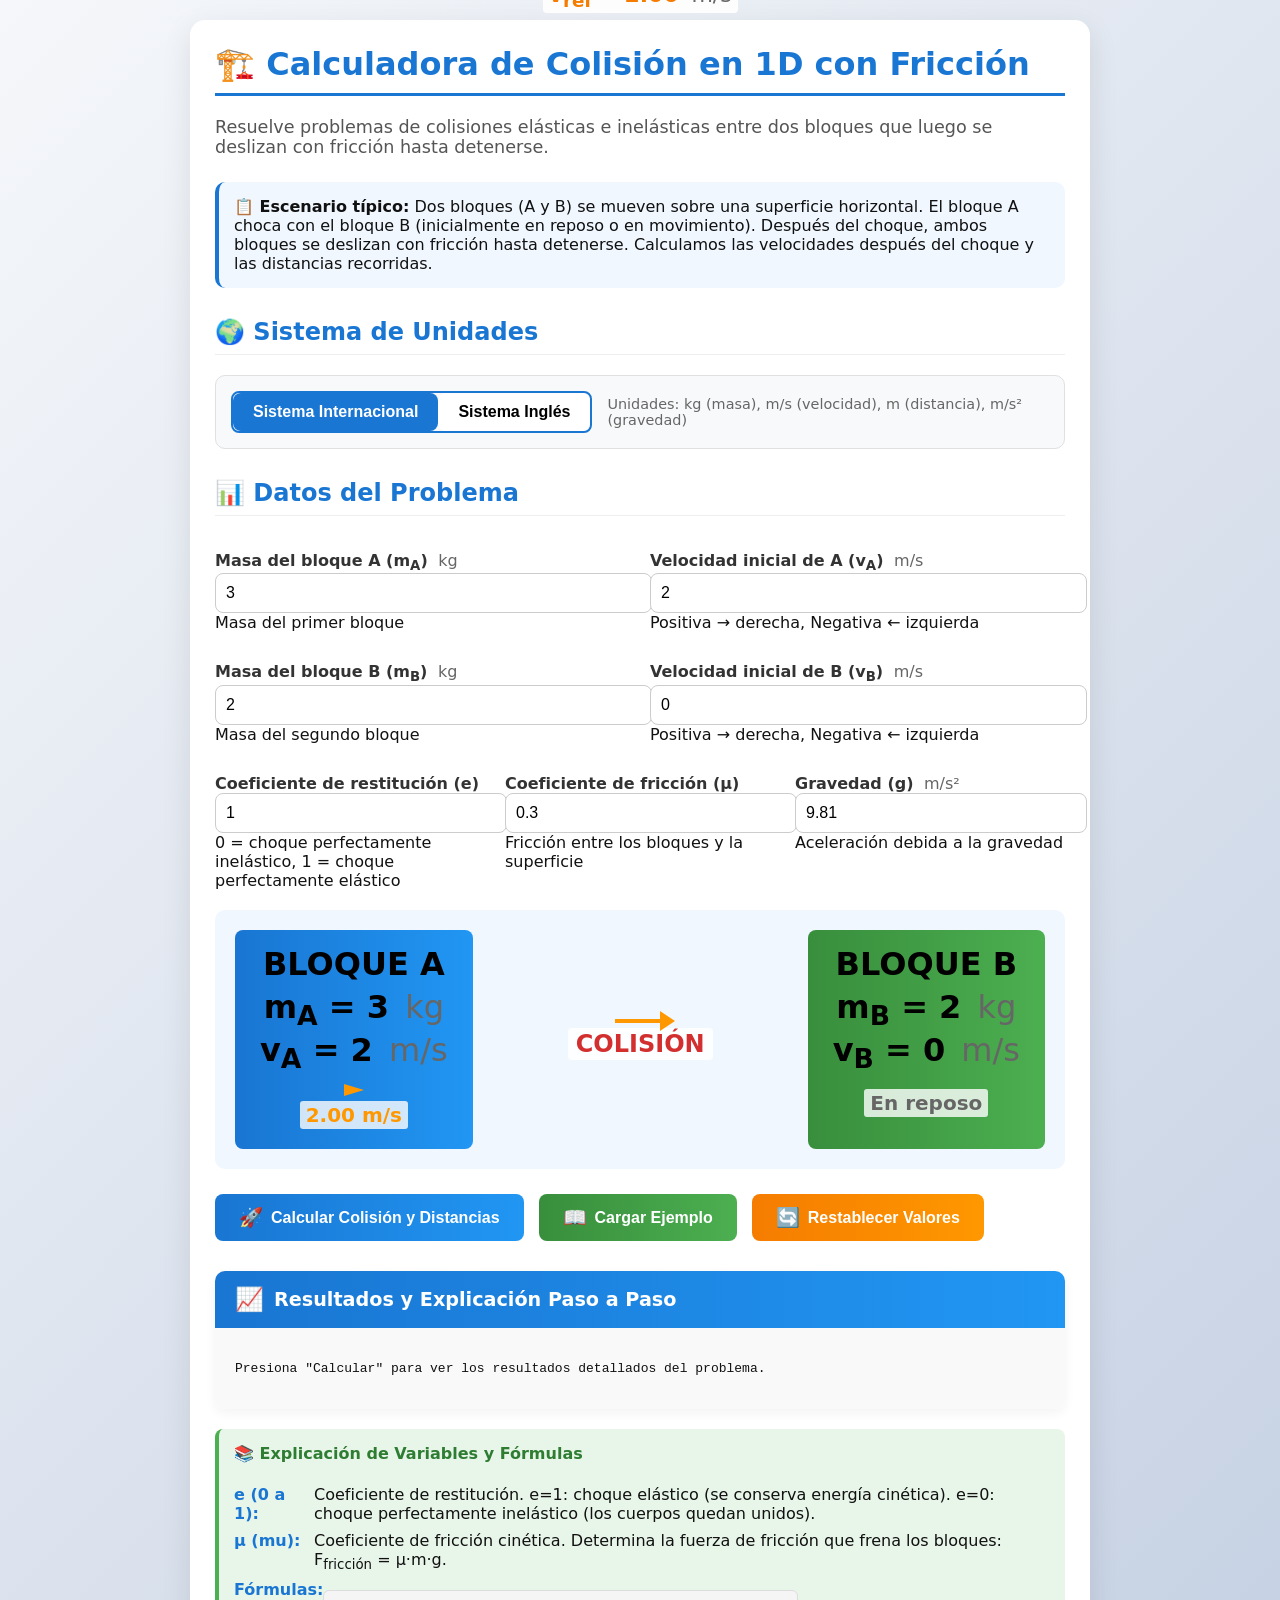
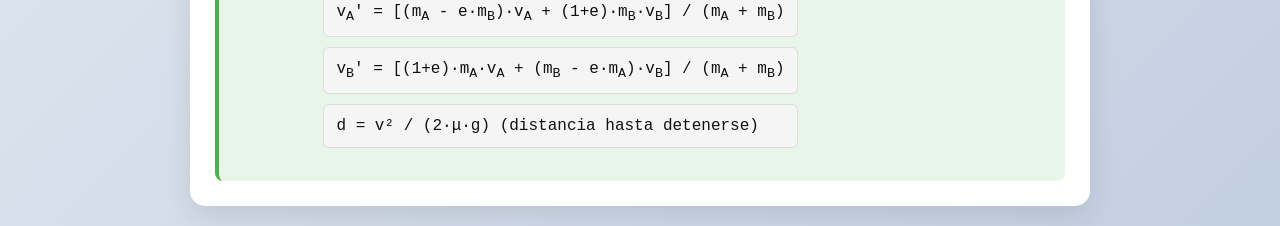
==== commit c34e3eb8: "Update index.html" ====
--- a/index.html
+++ b/index.html
@@ -4,7 +4,487 @@
   <meta charset="utf-8" />
   <meta name="viewport" content="width=device-width,initial-scale=1" />
   <title>Calculadora Didáctica: Colisión 1D + Fricción</title>
-  <link rel="stylesheet" href="animacion.css">
+  <style>
+    body {
+      font-family: system-ui, -apple-system, Segoe UI, Roboto, Ubuntu, 'Helvetica Neue', Arial, sans-serif;
+      margin: 20px;
+      color: #111;
+      background: linear-gradient(135deg, #f5f7fa 0%, #c3cfe2 100%);
+      min-height: 100vh;
+    }
+    
+    .card {
+      max-width: 850px;
+      margin: 0 auto;
+      padding: 25px;
+      border-radius: 15px;
+      box-shadow: 0 10px 30px rgba(0,0,0,0.1);
+      background-color: white;
+    }
+    
+    h1 {
+      color: #1976d2;
+      border-bottom: 3px solid #1976d2;
+      padding-bottom: 10px;
+      margin-top: 0;
+    }
+    
+    .subtitle {
+      color: #555;
+      font-size: 1.1em;
+      margin-bottom: 25px;
+    }
+    
+    .scenario {
+      background-color: #f0f7ff;
+      border-radius: 10px;
+      padding: 15px;
+      margin: 20px 0;
+      border-left: 4px solid #1976d2;
+    }
+    
+    .section-title {
+      color: #1976d2;
+      margin-top: 30px;
+      padding-bottom: 8px;
+      border-bottom: 1px solid #eee;
+    }
+    
+    .unit-toggle-container {
+      display: flex;
+      align-items: center;
+      gap: 15px;
+      margin-bottom: 20px;
+      padding: 15px;
+      background-color: #f8f9fa;
+      border-radius: 10px;
+      border: 1px solid #e0e0e0;
+    }
+    
+    .unit-toggle {
+      display: flex;
+      border-radius: 8px;
+      overflow: hidden;
+      border: 2px solid #1976d2;
+    }
+    
+    .unit-btn {
+      padding: 10px 20px;
+      background-color: white;
+      border: none;
+      cursor: pointer;
+      font-weight: 600;
+      transition: all 0.3s;
+      min-width: 120px;
+    }
+    
+    .unit-btn.active {
+      background-color: #1976d2;
+      color: white;
+    }
+    
+    .unit-btn:not(.active):hover {
+      background-color: #e3f2fd;
+    }
+    
+    .unit-info {
+      font-size: 0.9em;
+      color: #666;
+      flex: 1;
+    }
+    
+    label {
+      display: block;
+      margin-top: 15px;
+      font-weight: 600;
+      color: #333;
+    }
+    
+    .unit-label {
+      display: inline-block;
+      margin-left: 5px;
+      font-weight: normal;
+      color: #666;
+    }
+    
+    .input-group {
+      display: flex;
+      flex-wrap: wrap;
+      gap: 20px;
+      margin-bottom: 15px;
+    }
+    
+    .input-field {
+      flex: 1;
+      min-width: 200px;
+    }
+    
+    input[type="number"] {
+      width: 100%;
+      padding: 10px;
+      border-radius: 8px;
+      border: 1px solid #ccc;
+      font-size: 16px;
+      transition: all 0.3s;
+    }
+    
+    input[type="number"]:focus {
+      outline: none;
+      border-color: #1976d2;
+      box-shadow: 0 0 0 2px rgba(25, 118, 210, 0.2);
+    }
+    
+    .buttons-container {
+      display: flex;
+      gap: 15px;
+      margin: 25px 0;
+      flex-wrap: wrap;
+    }
+    
+    button {
+      padding: 12px 24px;
+      border-radius: 8px;
+      border: none;
+      font-weight: 600;
+      font-size: 16px;
+      cursor: pointer;
+      transition: all 0.3s;
+      display: flex;
+      align-items: center;
+      gap: 8px;
+    }
+    
+    .btn-primary {
+      background: linear-gradient(to right, #1976d2, #2196f3);
+      color: white;
+    }
+    
+    .btn-primary:hover {
+      background: linear-gradient(to right, #1565c0, #1976d2);
+      transform: translateY(-2px);
+      box-shadow: 0 4px 8px rgba(25, 118, 210, 0.3);
+    }
+    
+    .btn-secondary {
+      background: linear-gradient(to right, #388e3c, #4caf50);
+      color: white;
+    }
+    
+    .btn-secondary:hover {
+      background: linear-gradient(to right, #2e7d32, #388e3c);
+      transform: translateY(-2px);
+      box-shadow: 0 4px 8px rgba(56, 142, 60, 0.3);
+    }
+    
+    .btn-reset {
+      background: linear-gradient(to right, #f57c00, #ff9800);
+      color: white;
+    }
+    
+    .btn-reset:hover {
+      background: linear-gradient(to right, #ef6c00, #f57c00);
+      transform: translateY(-2px);
+      box-shadow: 0 4px 8px rgba(245, 124, 0, 0.3);
+    }
+    
+    .results-container {
+      margin-top: 30px;
+      border-radius: 10px;
+      overflow: hidden;
+      box-shadow: 0 4px 12px rgba(0,0,0,0.05);
+    }
+    
+    .results-header {
+      background: linear-gradient(to right, #1976d2, #2196f3);
+      color: white;
+      padding: 15px 20px;
+      font-size: 1.2em;
+      font-weight: 600;
+      display: flex;
+      align-items: center;
+      gap: 10px;
+    }
+    
+    .results-content {
+      padding: 20px;
+      background-color: #f9f9f9;
+    }
+    
+    .step {
+      background-color: white;
+      border-radius: 8px;
+      padding: 15px;
+      margin-bottom: 15px;
+      border-left: 4px solid #4caf50;
+      box-shadow: 0 2px 5px rgba(0,0,0,0.05);
+    }
+    
+    .step-title {
+      font-weight: 600;
+      color: #1976d2;
+      margin-bottom: 8px;
+      display: flex;
+      align-items: center;
+      gap: 8px;
+    }
+    
+    .formula {
+      background-color: #f5f5f5;
+      padding: 12px;
+      border-radius: 6px;
+      margin: 10px 0;
+      font-family: 'Courier New', monospace;
+      border: 1px solid #ddd;
+    }
+    
+    .variables-explanation {
+      margin-top: 20px;
+      padding: 15px;
+      background-color: #e8f5e9;
+      border-radius: 8px;
+      border-left: 4px solid #4caf50;
+    }
+    
+    .variables-explanation h4 {
+      margin-top: 0;
+      color: #2e7d32;
+    }
+    
+    .variable-item {
+      display: flex;
+      margin-bottom: 8px;
+    }
+    
+    .variable-name {
+      font-weight: 600;
+      min-width: 80px;
+      color: #1976d2;
+    }
+    
+    .visualization {
+      display: flex;
+      justify-content: space-between;
+      align-items: center;
+      margin: 20px 0;
+      padding: 20px;
+      background-color: #f0f7ff;
+      border-radius: 10px;
+      overflow-x: auto;
+    }
+    
+.block {
+  padding: 15px 25px;
+  border-radius: 8px;
+  text-align: center;
+  color: #000; /* ANTES: white */
+  font-weight: 600;
+  min-width: 150px;
+  position: relative;
+}
+
+    .block-a {
+      background: linear-gradient(to right, #1976d2, #2196f3);
+    }
+    
+    .block-b {
+      background: linear-gradient(to right, #388e3c, #4caf50);
+    }
+    
+.block-label {
+  font-size: 2em;
+  margin-bottom: 5px;
+  color: #000;
+}
+.block-values {
+  font-size: 2em;
+  color: #000;
+}
+    /* Nuevos estilos para flechas dinámicas */
+    .velocity-arrow {
+      width: 0;
+      height: 0;
+      position: relative;
+      transition: all 0.5s ease;
+    }
+    
+    .velocity-arrow.right {
+      border-top: 10px solid transparent;
+      border-bottom: 10px solid transparent;
+      border-left: 30px solid #f57c00;
+    }
+    
+    .velocity-arrow.left {
+      border-top: 10px solid transparent;
+      border-bottom: 10px solid transparent;
+      border-right: 30px solid #f57c00;
+    }
+    
+    .arrow-container {
+      display: flex;
+      align-items: center;
+      justify-content: center;
+      min-width: 100px;
+      position: relative;
+    }
+    
+    .velocity-indicator {
+      font-size: 22px;
+      color: #f57c00;
+      font-weight: bold;
+      position: absolute;
+      top: -20px;
+      white-space: nowrap;
+      background: rgba(255, 255, 255, 0.9);
+      padding: 2px 6px;
+      border-radius: 4px;
+    }
+    
+    .connecting-arrow {
+      display: flex;
+      flex-direction: column;
+      align-items: center;
+      justify-content: center;
+      margin: 0 20px;
+      min-width: 120px;
+    }
+    
+    .arrow-line {
+      height: 4px;
+      background-color: #f57c00;
+      width: 100%;
+      position: relative;
+      transition: width 0.5s ease;
+    }
+    
+    .arrow-head {
+      width: 0;
+      height: 0;
+      position: absolute;
+      right: -10px;
+      top: -8px;
+      border-top: 10px solid transparent;
+      border-bottom: 10px solid transparent;
+      border-left: 15px solid #f57c00;
+      transition: border-left-color 0.5s ease;
+    }
+    
+    .velocity-arrow-container, .final-arrow-container {
+      display: flex;
+      flex-direction: column;
+      align-items: center;
+      margin-top: 10px;
+      min-height: 50px;
+    }
+    
+    .velocity-label, .final-velocity-label {
+      font-size: 20px;
+      font-weight: bold;
+      margin-top: 5px;
+      background: rgba(255, 255, 255, 0.8);
+      padding: 2px 6px;
+      border-radius: 3px;
+    }
+    
+    .collision-label {
+      font-size: 24px;
+      font-weight: bold;
+      color: #d32f2f;
+      margin-top: 5px;
+      background: rgba(255, 255, 255, 0.9);
+      padding: 2px 8px;
+      border-radius: 4px;
+    }
+    
+    /* Animación para las flechas */
+    @keyframes pulse {
+      0% { transform: scale(1); }
+      50% { transform: scale(1.05); }
+      100% { transform: scale(1); }
+    }
+    
+    .velocity-arrow {
+      animation: pulse 2s infinite;
+    }
+    
+    .velocity-arrow:hover {
+      animation: none;
+      transform: scale(1.1);
+      transition: transform 0.3s;
+    }
+    
+    .final-state .block-a, .final-state .block-b {
+      position: relative;
+      min-height: 180px;
+      display: flex;
+      flex-direction: column;
+      justify-content: center;
+    }
+    
+    .warning {
+      background-color: #fff3e0;
+      border-left: 4px solid #ff9800;
+      padding: 12px;
+      border-radius: 6px;
+      margin: 15px 0;
+      font-size: 0.95em;
+    }
+    
+    .icon {
+      font-size: 1.2em;
+    }
+    
+    .conversion-info {
+      background-color: #e3f2fd;
+      padding: 10px 15px;
+      border-radius: 8px;
+      margin-top: 10px;
+      font-size: 0.9em;
+      color: #1565c0;
+      border-left: 4px solid #1976d2;
+    }
+    
+    @media (max-width: 768px) {
+      .card {
+        padding: 15px;
+      }
+      
+      .visualization {
+        flex-direction: column;
+        gap: 20px;
+      }
+      
+      .connecting-arrow {
+        margin: 10px 0;
+      }
+      
+      .arrow-head {
+        right: -10px;
+        top: -8px;
+      }
+      
+      .buttons-container {
+        flex-direction: column;
+      }
+      
+      button {
+        justify-content: center;
+      }
+      
+      .unit-toggle-container {
+        flex-direction: column;
+        align-items: stretch;
+      }
+      
+      .unit-toggle {
+        width: 100%;
+      }
+      
+      .unit-btn {
+        flex: 1;
+      }
+      
+    }
+  </style>
 </head>
 <body>
   <div class="card">
@@ -765,20 +1245,20 @@
 function resetValues() {
   // Restablecer a valores por defecto según el sistema actual
   if (currentUnitSystem === 'SI') {
-    document.getElementById('mA').value = 3;
-    document.getElementById('vA').value = 2;
-    document.getElementById('mB').value = 2;
+    document.getElementById('mA').value = 0;
+    document.getElementById('vA').value = 0;
+    document.getElementById('mB').value = 0;
     document.getElementById('vB').value = 0;
-    document.getElementById('e').value = 1;
-    document.getElementById('mu').value = 0.3;
+    document.getElementById('e').value = 0;
+    document.getElementById('mu').value = 0;
     document.getElementById('g').value = 9.81;
   } else {
-    document.getElementById('mA').value = (3 / conversionFactors.mass.ENGLISH).toFixed(3);
-    document.getElementById('vA').value = (2 / conversionFactors.velocity.ENGLISH).toFixed(3);
-    document.getElementById('mB').value = (2 / conversionFactors.mass.ENGLISH).toFixed(3);
+    document.getElementById('mA').value = (0 / conversionFactors.mass.ENGLISH).toFixed(3);
+    document.getElementById('vA').value = (0 / conversionFactors.velocity.ENGLISH).toFixed(3);
+    document.getElementById('mB').value = (0 / conversionFactors.mass.ENGLISH).toFixed(3);
     document.getElementById('vB').value = 0;
-    document.getElementById('e').value = 1;
-    document.getElementById('mu').value = 0.3;
+    document.getElementById('e').value = 0;
+    document.getElementById('mu').value = 0;
     document.getElementById('g').value = conversionFactors.gravity.ENGLISH.toFixed(3);
   }
   
@@ -830,4 +1310,4 @@
 });
 </script>
 </body>
-</html>+</html>
